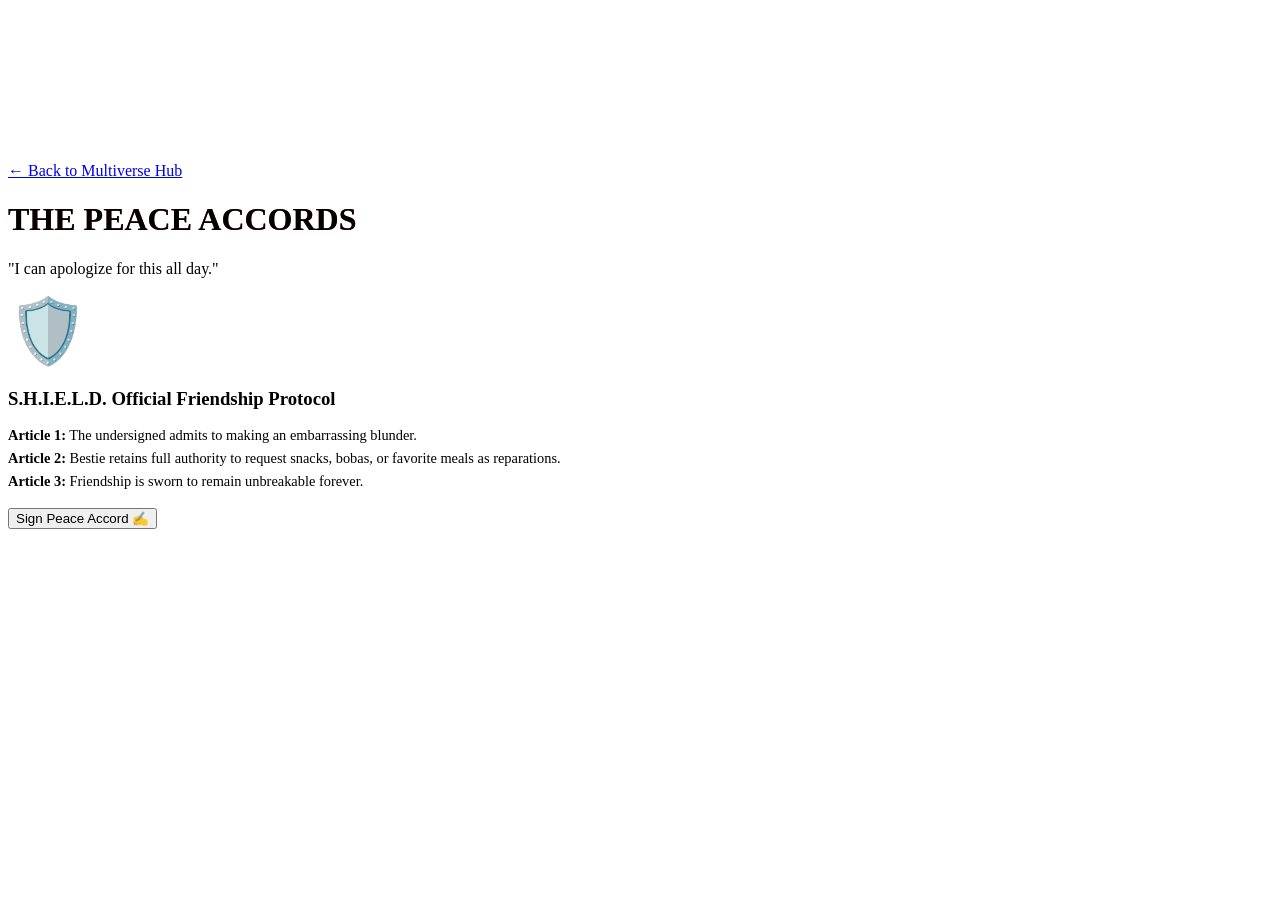
==== captainamerica.html @ b57c9924 "Add files via upload" ====
<!DOCTYPE html>
<html lang="en">
<head>
  <meta charset="UTF-8">
  <meta name="viewport" content="width=device-width, initial-scale=1.0">
  <title>Captain America | S.H.I.E.L.D. Peace Accords</title>
  <link rel="stylesheet" href="css/style.css">
</head>
<body>

  <canvas id="confetti-canvas"></canvas>

  <header>
    <a href="index.html" class="back-btn">← Back to Multiverse Hub</a>
    <h1 class="title-glow" style="background: linear-gradient(135deg, #e63946, #1d3557); -webkit-background-clip: text;">THE PEACE ACCORDS</h1>
    <p class="subtitle">"I can apologize for this all day."</p>
  </header>

  <main class="content-container cap-theme">
    <div style="font-size: 4rem; margin-bottom: 0.5rem;">🛡️</div>
    
    <div class="accord-box">
      <h3 style="color: var(--cap-red); margin-bottom: 0.8rem;">S.H.I.E.L.D. Official Friendship Protocol</h3>
      <p style="font-size: 0.9rem; line-height: 1.6;">
        <strong>Article 1:</strong> The undersigned admits to making an embarrassing blunder.<br>
        <strong>Article 2:</strong> Bestie retains full authority to request snacks, bobas, or favorite meals as reparations.<br>
        <strong>Article 3:</strong> Friendship is sworn to remain unbreakable forever.
      </p>
    </div>

    <button class="action-btn" onclick="signAccord()">Sign Peace Accord ✍️</button>
    <p id="accordStatus" style="margin-top: 1rem; color: #00e676; font-weight: bold;"></p>
  </main>

  <script src="js/main.js"></script>
  <script>
    function signAccord() {
      audio.playCap();
      triggerConfetti();
      document.getElementById('accordStatus').innerText = "✅ Peace Accord Ratified! Truce Established & Hugs Dispatched!";
    }
  </script>
</body>
</html>
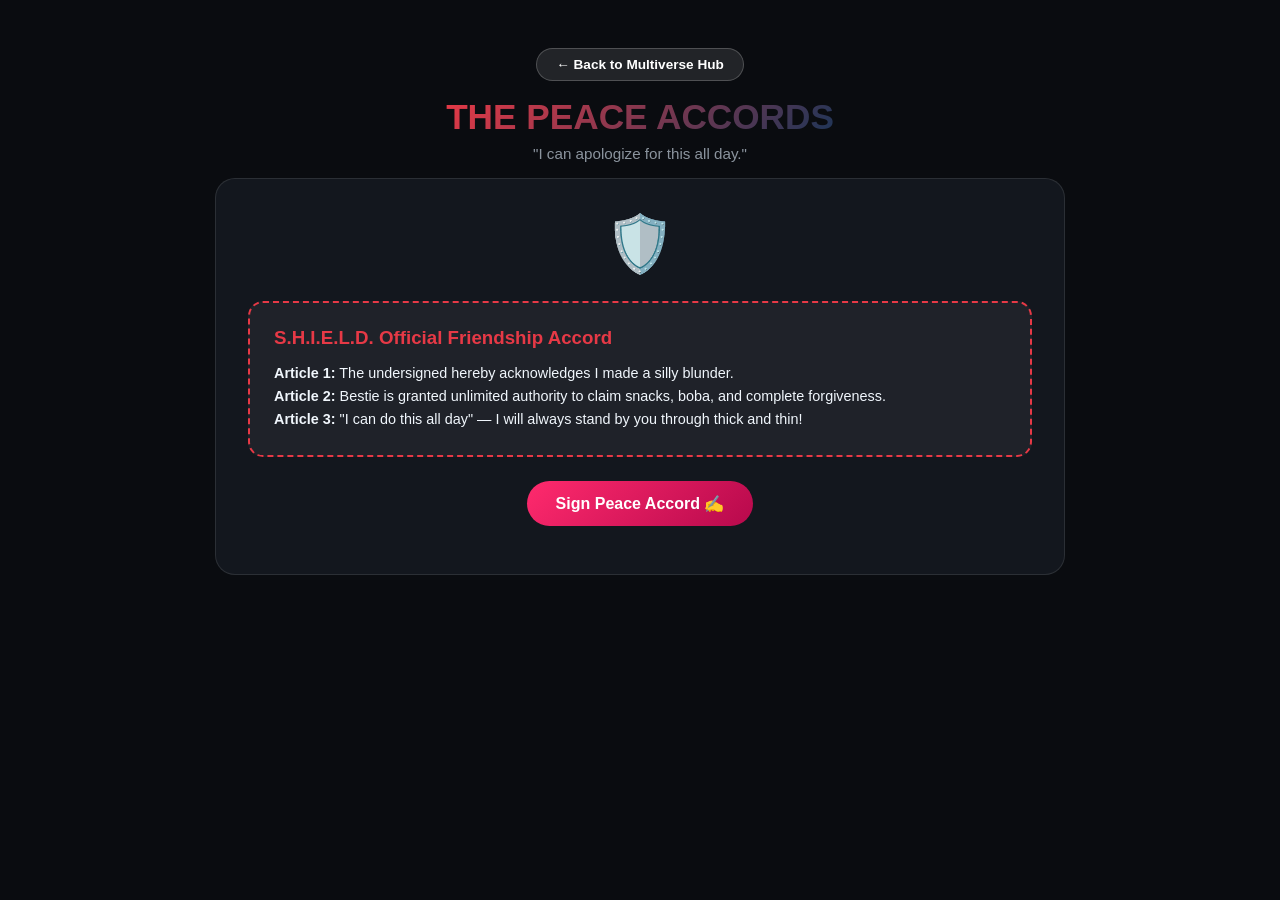
==== commit 633a7792: "Update website files" ====
--- a/captainamerica.html
+++ b/captainamerica.html
@@ -17,18 +17,19 @@
   </header>
 
   <main class="content-container cap-theme">
-    <div style="font-size: 4rem; margin-bottom: 0.5rem;">🛡️</div>
+    <div style="font-size: 3.5rem; margin-bottom: 0.5rem;">🛡️</div>
     
     <div class="accord-box">
-      <h3 style="color: var(--cap-red); margin-bottom: 0.8rem;">S.H.I.E.L.D. Official Friendship Protocol</h3>
+      <div class="shield-stamp" id="shieldStamp">RATIFIED</div>
+      <h3 style="color: var(--cap-red); margin-bottom: 0.8rem;">S.H.I.E.L.D. Official Friendship Accord</h3>
       <p style="font-size: 0.9rem; line-height: 1.6;">
-        <strong>Article 1:</strong> The undersigned admits to making an embarrassing blunder.<br>
-        <strong>Article 2:</strong> Bestie retains full authority to request snacks, bobas, or favorite meals as reparations.<br>
-        <strong>Article 3:</strong> Friendship is sworn to remain unbreakable forever.
+        <strong>Article 1:</strong> The undersigned hereby acknowledges I made a silly blunder.<br>
+        <strong>Article 2:</strong> Bestie is granted unlimited authority to claim snacks, boba, and complete forgiveness.<br>
+        <strong>Article 3:</strong> "I can do this all day" — I will always stand by you through thick and thin!
       </p>
     </div>
 
-    <button class="action-btn" onclick="signAccord()">Sign Peace Accord ✍️</button>
+    <button class="action-btn" id="signBtn" onclick="signAccord()">Sign Peace Accord ✍️</button>
     <p id="accordStatus" style="margin-top: 1rem; color: #00e676; font-weight: bold;"></p>
   </main>
 
@@ -37,7 +38,15 @@
     function signAccord() {
       audio.playCap();
       triggerConfetti();
-      document.getElementById('accordStatus').innerText = "✅ Peace Accord Ratified! Truce Established & Hugs Dispatched!";
+
+      document.getElementById('shieldStamp').classList.add('stamped');
+      
+      document.getElementById('signBtn').disabled = true;
+      document.getElementById('signBtn').innerText = "ACCORD RATIFIED ✅";
+      document.getElementById('signBtn').style.opacity = "0.6";
+      document.getElementById('accordStatus').innerText = "✅ Peace Treaty Activated! Email notification sent to your bestie!";
+
+      sendNotification("🛡️ S.H.I.E.L.D. Alert: Peace Accord Signed!", "Your best friend just officially signed and ratified Cap's Peace Accord on the website!");
     }
   </script>
 </body>
--- a/css/style.css
+++ b/css/style.css
@@ -0,0 +1,374 @@
+:root {
+  --bg-dark: #0a0c10;
+  --card-bg: rgba(22, 27, 34, 0.85);
+  --text-main: #f0f6fc;
+  --ironman-gold: #ffd700;
+  --ironman-red: #e50914;
+  --ironman-cyan: #00f3ff;
+  --spidey-red: #ff2a6d;
+  --spidey-blue: #05d5e8;
+  --strange-gold: #ffb800;
+  --strange-purple: #9d4edd;
+  --cap-blue: #1d3557;
+  --cap-red: #e63946;
+  --loki-green: #00e676;
+  --loki-gold: #ffc107;
+  --tva-orange: #ff5500;
+  --font-family: 'Poppins', -apple-system, BlinkMacSystemFont, sans-serif;
+}
+
+* { box-sizing: border-box; margin: 0; padding: 0; }
+
+body {
+  background-color: var(--bg-dark);
+  color: var(--text-main);
+  font-family: var(--font-family);
+  min-height: 100vh;
+  display: flex;
+  flex-direction: column;
+  align-items: center;
+  overflow-x: hidden;
+}
+
+header { text-align: center; padding: 2rem 1rem 1rem 1rem; max-width: 800px; }
+
+.title-glow {
+  font-size: 2.2rem;
+  font-weight: 800;
+  background: linear-gradient(135deg, #00f3ff, #ff2a6d, #ffc107);
+  -webkit-background-clip: text;
+  -webkit-text-fill-color: transparent;
+  margin-bottom: 0.5rem;
+}
+
+.subtitle { color: #8b949e; font-size: 0.95rem; }
+
+.back-btn {
+  display: inline-block;
+  margin: 1rem 0;
+  padding: 0.5rem 1.2rem;
+  background: rgba(255, 255, 255, 0.1);
+  border: 1px solid rgba(255, 255, 255, 0.2);
+  border-radius: 30px;
+  color: #fff;
+  text-decoration: none;
+  font-size: 0.85rem;
+  font-weight: 600;
+}
+
+.portal-grid {
+  display: grid;
+  grid-template-columns: repeat(auto-fit, minmax(250px, 1fr));
+  gap: 1.5rem;
+  width: 90%;
+  max-width: 1100px;
+  padding: 1.5rem 0;
+}
+
+.portal-card {
+  background: var(--card-bg);
+  border-radius: 20px;
+  padding: 1.8rem;
+  text-align: center;
+  text-decoration: none;
+  color: #fff;
+  border: 1px solid rgba(255, 255, 255, 0.1);
+  transition: all 0.3s ease;
+  display: flex;
+  flex-direction: column;
+  align-items: center;
+}
+
+.portal-card:hover { transform: translateY(-8px); }
+.portal-icon { font-size: 3.5rem; margin-bottom: 1rem; }
+
+.ironman-theme { border-color: var(--ironman-red); }
+.spidey-theme { border-color: var(--spidey-red); }
+.strange-theme { border-color: var(--strange-gold); }
+.cap-theme { border-color: var(--cap-red); }
+.loki-theme { border-color: var(--loki-green); }
+
+.content-container {
+  width: 90%;
+  max-width: 850px;
+  background: var(--card-bg);
+  border-radius: 20px;
+  padding: 2rem;
+  margin-bottom: 3rem;
+  border: 1px solid rgba(255, 255, 255, 0.1);
+  text-align: center;
+  position: relative;
+}
+
+/* Iron Man Arc Reactor */
+.arc-reactor {
+  width: 130px;
+  height: 130px;
+  border-radius: 50%;
+  border: 8px solid var(--ironman-cyan);
+  margin: 1.5rem auto;
+  box-shadow: 0 0 25px var(--ironman-cyan);
+  display: flex;
+  align-items: center;
+  justify-content: center;
+  cursor: pointer;
+  transition: all 0.3s;
+}
+
+.arc-reactor.max-power {
+  border-color: var(--ironman-gold);
+  box-shadow: 0 0 40px var(--ironman-gold), 0 0 80px var(--ironman-red);
+  animation: maxPulse 1s infinite alternate;
+}
+
+@keyframes maxPulse {
+  0% { transform: scale(1); }
+  100% { transform: scale(1.08); }
+}
+
+.arc-inner { font-weight: 800; font-size: 1.2rem; color: #fff; }
+
+.jarvis-box {
+  text-align: left;
+  background: rgba(0,243,255,0.05);
+  padding: 1.2rem;
+  border-radius: 12px;
+  border-left: 4px solid var(--ironman-cyan);
+  margin-top: 1.5rem;
+}
+
+/* Cap Accord Stamp Effect */
+.accord-box {
+  background: rgba(255, 255, 255, 0.05);
+  border: 2px dashed var(--cap-red);
+  padding: 1.5rem;
+  border-radius: 15px;
+  margin: 1.5rem 0;
+  text-align: left;
+  position: relative;
+  overflow: hidden;
+}
+
+.shield-stamp {
+  position: absolute;
+  top: 50%;
+  left: 50%;
+  transform: translate(-50%, -50%) scale(3) rotate(-15deg);
+  opacity: 0;
+  color: var(--cap-red);
+  border: 5px solid var(--cap-red);
+  padding: 0.5rem 1.5rem;
+  font-size: 2rem;
+  font-weight: 900;
+  text-transform: uppercase;
+  border-radius: 10px;
+  pointer-events: none;
+  transition: all 0.3s cubic-bezier(0.175, 0.885, 0.32, 1.275);
+}
+
+.shield-stamp.stamped {
+  opacity: 0.9;
+  transform: translate(-50%, -50%) scale(1) rotate(-15deg);
+}
+
+/* Spider-Man 3D Photo Flip Cards */
+.spidey-photo-grid {
+  display: grid;
+  grid-template-columns: repeat(auto-fit, minmax(230px, 1fr));
+  gap: 1.5rem;
+  margin-top: 1.5rem;
+}
+
+.flip-card {
+  background-color: transparent;
+  height: 270px;
+  perspective: 1000px;
+  cursor: pointer;
+}
+
+.flip-inner {
+  position: relative;
+  width: 100%;
+  height: 100%;
+  text-align: center;
+  transition: transform 0.6s cubic-bezier(0.4, 0, 0.2, 1);
+  transform-style: preserve-3d;
+}
+
+.flip-card:hover .flip-inner { transform: rotateY(180deg); }
+
+.flip-front, .flip-back {
+  position: absolute;
+  width: 100%;
+  height: 100%;
+  backface-visibility: hidden;
+  border-radius: 14px;
+  padding: 0.8rem;
+  display: flex;
+  flex-direction: column;
+  align-items: center;
+  justify-content: space-between;
+  box-shadow: 0 10px 25px rgba(0,0,0,0.5);
+}
+
+.flip-front { background: #ffffff; color: #111; }
+.flip-back { background: var(--spidey-red); color: #fff; transform: rotateY(180deg); justify-content: center; }
+
+.photo-img {
+  width: 100%;
+  height: 170px;
+  object-fit: cover;
+  border-radius: 8px;
+  border: 1px solid #ddd;
+}
+
+/* Doctor Strange Slider */
+.time-slider {
+  width: 80%;
+  height: 8px;
+  accent-color: var(--strange-gold);
+  cursor: pointer;
+  margin: 1rem 0;
+}
+
+.time-card {
+  min-height: 120px;
+  padding: 1.2rem;
+  background: rgba(255, 184, 0, 0.08);
+  border: 1px solid var(--strange-gold);
+  border-radius: 12px;
+  margin-top: 1rem;
+}
+
+/* Loki Multiversal Tree Branch Layout */
+.tree-container {
+  position: relative;
+  max-width: 800px;
+  margin: 2rem auto;
+  padding: 1rem 0;
+}
+
+.tree-trunk {
+  position: absolute;
+  left: 50%;
+  top: 0;
+  bottom: 0;
+  width: 8px;
+  background: linear-gradient(to bottom, var(--loki-green), var(--loki-gold), var(--tva-orange));
+  transform: translateX(-50%);
+  box-shadow: 0 0 20px var(--loki-green);
+  border-radius: 4px;
+  z-index: 1;
+}
+
+.tree-branch-wrapper {
+  display: flex;
+  flex-direction: column;
+  gap: 2rem;
+  position: relative;
+  z-index: 2;
+}
+
+.tree-branch {
+  width: 44%;
+  position: relative;
+  background: rgba(10, 25, 20, 0.95);
+  border: 2px solid var(--loki-green);
+  border-radius: 15px;
+  padding: 1.2rem;
+  box-shadow: 0 0 15px rgba(0, 230, 118, 0.2);
+  transition: all 0.4s ease;
+}
+
+.tree-branch.branch-left {
+  align-self: flex-start;
+  text-align: right;
+}
+
+.tree-branch.branch-left::after {
+  content: '';
+  position: absolute;
+  right: -26px;
+  top: 50%;
+  width: 26px;
+  height: 3px;
+  background: var(--loki-green);
+  box-shadow: 0 0 8px var(--loki-green);
+}
+
+.tree-branch.branch-right {
+  align-self: flex-end;
+  text-align: left;
+}
+
+.tree-branch.branch-right::after {
+  content: '';
+  position: absolute;
+  left: -26px;
+  top: 50%;
+  width: 26px;
+  height: 3px;
+  background: var(--loki-green);
+  box-shadow: 0 0 8px var(--loki-green);
+}
+
+.tree-branch.pruned {
+  border-color: var(--tva-orange);
+  background: rgba(25, 10, 10, 0.9);
+  box-shadow: 0 0 25px var(--tva-orange);
+}
+
+.tree-branch.pruned::after {
+  background: var(--tva-orange);
+  box-shadow: 0 0 8px var(--tva-orange);
+}
+
+.prune-stamp {
+  display: inline-block;
+  background: var(--tva-orange);
+  color: #fff;
+  font-weight: 900;
+  padding: 0.3rem 0.8rem;
+  border-radius: 6px;
+  font-size: 0.75rem;
+  letter-spacing: 1px;
+  margin-top: 0.5rem;
+}
+
+@media (max-width: 650px) {
+  .tree-trunk { left: 15px; transform: none; }
+  .tree-branch { width: calc(100% - 45px); margin-left: 45px !important; text-align: left !important; }
+  .tree-branch.branch-left::after, .tree-branch.branch-right::after {
+    left: -30px; right: auto; width: 30px;
+  }
+}
+
+.action-btn {
+  background: linear-gradient(135deg, var(--spidey-red), #b7094c);
+  color: white;
+  border: none;
+  padding: 0.8rem 1.8rem;
+  font-size: 1rem;
+  font-weight: bold;
+  border-radius: 30px;
+  cursor: pointer;
+  transition: transform 0.2s;
+}
+
+.action-btn:hover { transform: scale(1.05); }
+
+/* Web Shooter Canvas */
+#spidey-canvas {
+  position: fixed;
+  top: 0;
+  left: 0;
+  width: 100vw;
+  height: 100vh;
+  pointer-events: none;
+  z-index: 10000;
+}
+
+#confetti-canvas {
+  position: fixed; top: 0; left: 0; width: 100vw; height: 100vh;
+  pointer-events: none; z-index: 99;
+}
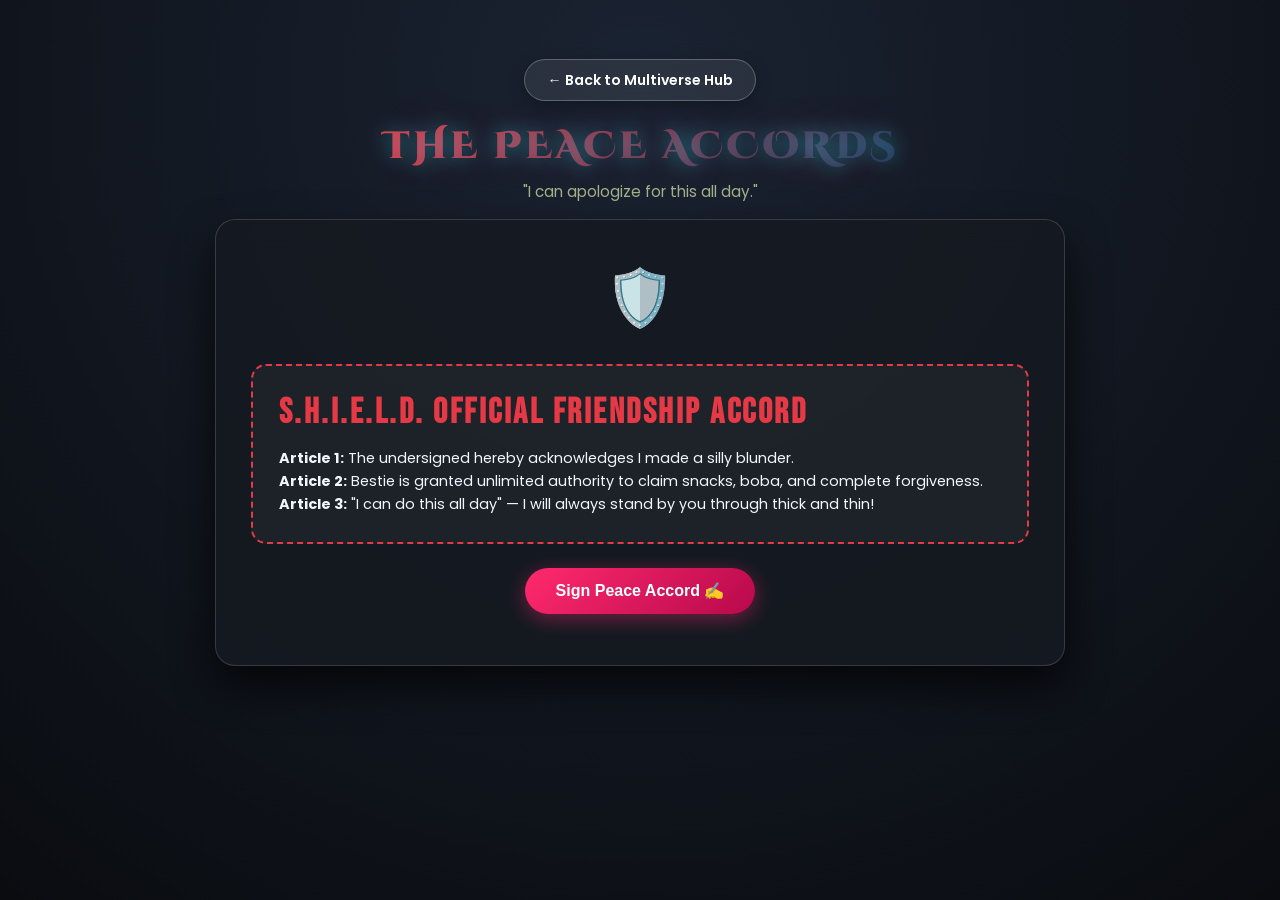
==== commit 49f85488: "Update site pages and add hub/thor pages" ====
--- a/captainamerica.html
+++ b/captainamerica.html
@@ -11,7 +11,7 @@
   <canvas id="confetti-canvas"></canvas>
 
   <header>
-    <a href="index.html" class="back-btn">← Back to Multiverse Hub</a>
+    <a href="hub.html" class="back-btn">← Back to Multiverse Hub</a>
     <h1 class="title-glow" style="background: linear-gradient(135deg, #e63946, #1d3557); -webkit-background-clip: text;">THE PEACE ACCORDS</h1>
     <p class="subtitle">"I can apologize for this all day."</p>
   </header>
@@ -49,5 +49,6 @@
       sendNotification("🛡️ S.H.I.E.L.D. Alert: Peace Accord Signed!", "Your best friend just officially signed and ratified Cap's Peace Accord on the website!");
     }
   </script>
+<script>initHeroTheme('music/i-can-do-this-all-day-captain-america.mp3', () => audio.playCap());</script>  
 </body>
 </html>
--- a/css/style.css
+++ b/css/style.css
@@ -1,3 +1,15 @@
+/* ==========================================
+   🦸 SUPERHERO FONTS & VARIABLES
+   ========================================== */
+@import url('https://fonts.googleapis.com/css2?family=Bangers&family=Bebas+Neue&family=Cinzel+Decorative:wght@700;900&family=Cinzel:wght@600;800;900&family=Orbitron:wght@600;800;900&family=Poppins:wght@400;600;800&display=swap');
+
+@font-face {
+  font-family: 'Avengeance';
+  src: url('../fonts/Avengeance.ttf') format('truetype');
+  font-weight: normal;
+  font-style: normal;
+}
+
 :root {
   --bg-dark: #0a0c10;
   --card-bg: rgba(22, 27, 34, 0.85);
@@ -17,10 +29,50 @@
   --font-family: 'Poppins', -apple-system, BlinkMacSystemFont, sans-serif;
 }
 
+/* 🅰️ AVENGERS INTRO FONT */
+.threat-text, 
+.get-help-btn, 
+.title-glow {
+  font-family: 'Avengeance', 'Cinzel Decorative', 'Bebas Neue', serif !important;
+  letter-spacing: 3px;
+}
+
+/* 🦾 IRON MAN FONT */
+.ironman-theme, .ironman-theme h1, .ironman-theme h2, .ironman-theme h3, .arc-inner, .jarvis-box {
+  font-family: 'Orbitron', sans-serif !important;
+  letter-spacing: 1.5px;
+}
+
+/* 🕷️ SPIDER-MAN FONT */
+.spidey-theme h1, .spidey-theme h2, .spidey-theme h3, .spidey-theme .action-btn, .flip-card strong {
+  font-family: 'Bangers', cursive !important;
+  letter-spacing: 2px;
+  font-weight: 400;
+}
+
+/* 🔮 DOCTOR STRANGE FONT */
+.strange-theme h1, .strange-theme h2, .strange-theme h3, #timeTitle, #bargainBtn {
+  font-family: 'Cinzel', serif !important;
+  letter-spacing: 2px;
+}
+
+/* 🛡️ CAPTAIN AMERICA FONT */
+.cap-theme h1, .cap-theme h2, .cap-theme h3, .accord-box h3, .shield-stamp {
+  font-family: 'Bebas Neue', sans-serif !important;
+  letter-spacing: 2.5px;
+  font-size: 2.2rem;
+}
+
+/* 👑 LOKI FONT */
+.loki-theme h1, .loki-theme h2, .loki-theme h3, .tree-branch strong {
+  font-family: 'Cinzel Decorative', serif !important;
+  letter-spacing: 1.8px;
+}
+
 * { box-sizing: border-box; margin: 0; padding: 0; }
 
 body {
-  background-color: var(--bg-dark);
+  background: radial-gradient(circle at 50% 10%, #1a2332 0%, #0a0c10 100%);
   color: var(--text-main);
   font-family: var(--font-family);
   min-height: 100vh;
@@ -28,97 +80,141 @@
   flex-direction: column;
   align-items: center;
   overflow-x: hidden;
-}
-
-header { text-align: center; padding: 2rem 1rem 1rem 1rem; max-width: 800px; }
+  opacity: 0;
+  transition: opacity 0.5s ease-in-out;
+}
+
+body.page-loaded {
+  opacity: 1;
+}
+
+body.page-exiting {
+  opacity: 0;
+  transition: opacity 0.4s ease-in-out;
+}
+
+header { text-align: center; padding: 2.5rem 1rem 1rem 1rem; max-width: 800px; }
 
 .title-glow {
-  font-size: 2.2rem;
+  font-size: 2.4rem;
   font-weight: 800;
   background: linear-gradient(135deg, #00f3ff, #ff2a6d, #ffc107);
   -webkit-background-clip: text;
   -webkit-text-fill-color: transparent;
   margin-bottom: 0.5rem;
-}
-
-.subtitle { color: #8b949e; font-size: 0.95rem; }
+  text-shadow: 0 0 20px rgba(0, 243, 255, 0.4), 0 0 40px rgba(255, 42, 109, 0.3);
+}
+
+.subtitle { color: #a3b18a; font-size: 0.95rem; }
 
 .back-btn {
   display: inline-block;
-  margin: 1rem 0;
-  padding: 0.5rem 1.2rem;
-  background: rgba(255, 255, 255, 0.1);
-  border: 1px solid rgba(255, 255, 255, 0.2);
+  margin: 1.2rem 0;
+  padding: 0.6rem 1.4rem;
+  background: rgba(255, 255, 255, 0.08);
+  border: 1px solid rgba(255, 255, 255, 0.25);
   border-radius: 30px;
   color: #fff;
   text-decoration: none;
-  font-size: 0.85rem;
+  font-size: 0.88rem;
   font-weight: 600;
+  backdrop-filter: blur(10px);
+  box-shadow: 0 4px 15px rgba(0, 0, 0, 0.3);
+  transition: all 0.3s ease;
+}
+
+.back-btn:hover {
+  background: rgba(255, 255, 255, 0.2);
+  transform: translateY(-2px);
+  box-shadow: 0 6px 20px rgba(255, 255, 255, 0.2);
 }
 
 .portal-grid {
   display: grid;
-  grid-template-columns: repeat(auto-fit, minmax(250px, 1fr));
-  gap: 1.5rem;
+  grid-template-columns: repeat(auto-fit, minmax(260px, 1fr));
+  gap: 1.8rem;
   width: 90%;
   max-width: 1100px;
-  padding: 1.5rem 0;
+  padding: 2rem 0;
 }
 
 .portal-card {
   background: var(--card-bg);
   border-radius: 20px;
-  padding: 1.8rem;
+  padding: 2rem;
   text-align: center;
   text-decoration: none;
   color: #fff;
-  border: 1px solid rgba(255, 255, 255, 0.1);
-  transition: all 0.3s ease;
+  border: 1px solid rgba(255, 255, 255, 0.12);
+  backdrop-filter: blur(14px);
+  box-shadow: 0 15px 35px rgba(0, 0, 0, 0.6);
+  transition: all 0.4s cubic-bezier(0.175, 0.885, 0.32, 1.275);
   display: flex;
   flex-direction: column;
   align-items: center;
-}
-
-.portal-card:hover { transform: translateY(-8px); }
-.portal-icon { font-size: 3.5rem; margin-bottom: 1rem; }
-
-.ironman-theme { border-color: var(--ironman-red); }
-.spidey-theme { border-color: var(--spidey-red); }
-.strange-theme { border-color: var(--strange-gold); }
-.cap-theme { border-color: var(--cap-red); }
-.loki-theme { border-color: var(--loki-green); }
+  position: relative;
+  overflow: hidden;
+}
+
+.portal-card:hover { transform: translateY(-10px) scale(1.02); }
+.portal-icon { font-size: 3.5rem; margin-bottom: 1rem; transition: transform 0.3s; }
+.portal-card:hover .portal-icon { transform: scale(1.18) rotate(5deg); }
+
+/* Glowing Marvel Card Themes */
+.ironman-theme { border-color: rgba(229, 9, 20, 0.6); }
+.ironman-theme:hover { box-shadow: 0 0 30px var(--ironman-cyan), inset 0 0 15px rgba(229, 9, 20, 0.4); }
+
+.spidey-theme { border-color: rgba(255, 42, 109, 0.6); }
+.spidey-theme:hover { box-shadow: 0 0 30px var(--spidey-red), inset 0 0 15px rgba(5, 213, 232, 0.4); }
+
+.strange-theme { border-color: rgba(255, 184, 0, 0.6); }
+.strange-theme:hover { box-shadow: 0 0 30px var(--strange-gold), inset 0 0 15px rgba(157, 78, 221, 0.4); }
+
+.cap-theme { border-color: rgba(230, 57, 70, 0.6); }
+.cap-theme:hover { box-shadow: 0 0 30px var(--cap-blue), inset 0 0 15px rgba(230, 57, 70, 0.4); }
+
+.loki-theme { border-color: rgba(0, 230, 118, 0.6); }
+.loki-theme:hover { box-shadow: 0 0 30px var(--loki-green), inset 0 0 15px rgba(255, 193, 7, 0.4); }
 
 .content-container {
   width: 90%;
   max-width: 850px;
   background: var(--card-bg);
   border-radius: 20px;
-  padding: 2rem;
+  padding: 2.2rem;
   margin-bottom: 3rem;
-  border: 1px solid rgba(255, 255, 255, 0.1);
+  border: 1px solid rgba(255, 255, 255, 0.15);
+  backdrop-filter: blur(16px);
+  box-shadow: 0 20px 40px rgba(0, 0, 0, 0.7);
   text-align: center;
   position: relative;
 }
 
 /* Iron Man Arc Reactor */
 .arc-reactor {
-  width: 130px;
-  height: 130px;
+  width: 135px;
+  height: 135px;
   border-radius: 50%;
   border: 8px solid var(--ironman-cyan);
   margin: 1.5rem auto;
-  box-shadow: 0 0 25px var(--ironman-cyan);
+  box-shadow: 0 0 30px var(--ironman-cyan), inset 0 0 20px var(--ironman-cyan);
   display: flex;
   align-items: center;
   justify-content: center;
   cursor: pointer;
   transition: all 0.3s;
+  animation: pulseGlow 2s infinite alternate;
+}
+
+@keyframes pulseGlow {
+  0% { transform: scale(0.98); box-shadow: 0 0 20px var(--ironman-cyan); }
+  100% { transform: scale(1.05); box-shadow: 0 0 40px var(--ironman-cyan), inset 0 0 25px var(--ironman-cyan); }
 }
 
 .arc-reactor.max-power {
   border-color: var(--ironman-gold);
-  box-shadow: 0 0 40px var(--ironman-gold), 0 0 80px var(--ironman-red);
-  animation: maxPulse 1s infinite alternate;
+  box-shadow: 0 0 50px var(--ironman-gold), 0 0 90px var(--ironman-red);
+  animation: maxPulse 0.8s infinite alternate;
 }
 
 @keyframes maxPulse {
@@ -126,22 +222,23 @@
   100% { transform: scale(1.08); }
 }
 
-.arc-inner { font-weight: 800; font-size: 1.2rem; color: #fff; }
+.arc-inner { font-weight: 800; font-size: 1.3rem; color: #fff; text-shadow: 0 0 10px var(--ironman-cyan); }
 
 .jarvis-box {
   text-align: left;
-  background: rgba(0,243,255,0.05);
-  padding: 1.2rem;
+  background: rgba(0, 243, 255, 0.06);
+  padding: 1.3rem;
   border-radius: 12px;
   border-left: 4px solid var(--ironman-cyan);
   margin-top: 1.5rem;
+  box-shadow: 0 8px 20px rgba(0, 0, 0, 0.3);
 }
 
 /* Cap Accord Stamp Effect */
 .accord-box {
-  background: rgba(255, 255, 255, 0.05);
+  background: rgba(255, 255, 255, 0.04);
   border: 2px dashed var(--cap-red);
-  padding: 1.5rem;
+  padding: 1.6rem;
   border-radius: 15px;
   margin: 1.5rem 0;
   text-align: left;
@@ -156,34 +253,69 @@
   transform: translate(-50%, -50%) scale(3) rotate(-15deg);
   opacity: 0;
   color: var(--cap-red);
-  border: 5px solid var(--cap-red);
+  border: 6px solid var(--cap-red);
   padding: 0.5rem 1.5rem;
-  font-size: 2rem;
+  font-size: 2.2rem;
   font-weight: 900;
   text-transform: uppercase;
-  border-radius: 10px;
+  border-radius: 12px;
   pointer-events: none;
-  transition: all 0.3s cubic-bezier(0.175, 0.885, 0.32, 1.275);
+  box-shadow: 0 0 20px rgba(230, 57, 70, 0.6);
+  transition: all 0.35s cubic-bezier(0.175, 0.885, 0.32, 1.275);
 }
 
 .shield-stamp.stamped {
-  opacity: 0.9;
+  opacity: 0.95;
   transform: translate(-50%, -50%) scale(1) rotate(-15deg);
 }
 
-/* Spider-Man 3D Photo Flip Cards */
+/* Spider-Man 3D Photo Flip Cards & Photo Fitting */
 .spidey-photo-grid {
   display: grid;
   grid-template-columns: repeat(auto-fit, minmax(230px, 1fr));
   gap: 1.5rem;
-  margin-top: 1.5rem;
+  padding-top: 3.5rem;
 }
 
 .flip-card {
   background-color: transparent;
-  height: 270px;
+  height: 285px;
   perspective: 1000px;
   cursor: pointer;
+  position: relative;
+  transform-origin: top center;
+  animation: webSway 4.5s ease-in-out infinite alternate;
+}
+
+.flip-card:nth-child(even) { animation-duration: 5.2s; animation-delay: -1.2s; }
+.flip-card:nth-child(3n) { animation-duration: 4.2s; animation-delay: -2.5s; }
+
+.flip-card::before {
+  content: '';
+  position: absolute;
+  top: -42px;
+  left: 50%;
+  transform: translateX(-50%);
+  width: 2px;
+  height: 42px;
+  background: linear-gradient(to bottom, rgba(255, 255, 255, 0.1), rgba(255, 255, 255, 0.9));
+  box-shadow: 0 0 8px #00f3ff, 0 0 15px rgba(255, 255, 255, 0.8);
+  z-index: 10;
+}
+
+.flip-card::after {
+  content: '🕸️';
+  position: absolute;
+  top: -55px;
+  left: 50%;
+  transform: translateX(-50%);
+  font-size: 1.1rem;
+  z-index: 11;
+}
+
+@keyframes webSway {
+  0% { transform: rotate(-2.5deg); }
+  100% { transform: rotate(2.5deg); }
 }
 
 .flip-inner {
@@ -202,24 +334,34 @@
   width: 100%;
   height: 100%;
   backface-visibility: hidden;
-  border-radius: 14px;
+  border-radius: 15px;
   padding: 0.8rem;
   display: flex;
   flex-direction: column;
   align-items: center;
   justify-content: space-between;
-  box-shadow: 0 10px 25px rgba(0,0,0,0.5);
+  box-shadow: 0 12px 28px rgba(0, 0, 0, 0.6);
+  overflow: hidden;
 }
 
 .flip-front { background: #ffffff; color: #111; }
-.flip-back { background: var(--spidey-red); color: #fff; transform: rotateY(180deg); justify-content: center; }
+.flip-back {
+  background: linear-gradient(135deg, var(--spidey-red), #b7094c);
+  color: #fff;
+  transform: rotateY(180deg);
+  justify-content: center;
+  padding: 1.2rem;
+  box-shadow: inset 0 0 20px rgba(0,0,0,0.3);
+}
 
 .photo-img {
   width: 100%;
-  height: 170px;
+  height: 180px;
   object-fit: cover;
-  border-radius: 8px;
-  border: 1px solid #ddd;
+  object-position: center;
+  border-radius: 10px;
+  border: 1px solid #e0e0e0;
+  background-color: #f0f0f0;
 }
 
 /* Doctor Strange Slider */
@@ -233,14 +375,15 @@
 
 .time-card {
   min-height: 120px;
-  padding: 1.2rem;
+  padding: 1.3rem;
   background: rgba(255, 184, 0, 0.08);
   border: 1px solid var(--strange-gold);
   border-radius: 12px;
   margin-top: 1rem;
-}
-
-/* Loki Multiversal Tree Branch Layout */
+  box-shadow: 0 0 20px rgba(255, 184, 0, 0.15);
+}
+
+/* Loki Multiversal Tree */
 .tree-container {
   position: relative;
   max-width: 800px;
@@ -276,40 +419,20 @@
   border: 2px solid var(--loki-green);
   border-radius: 15px;
   padding: 1.2rem;
-  box-shadow: 0 0 15px rgba(0, 230, 118, 0.2);
+  box-shadow: 0 0 18px rgba(0, 230, 118, 0.25);
   transition: all 0.4s ease;
 }
 
-.tree-branch.branch-left {
-  align-self: flex-start;
-  text-align: right;
-}
-
+.tree-branch.branch-left { align-self: flex-start; text-align: right; }
 .tree-branch.branch-left::after {
-  content: '';
-  position: absolute;
-  right: -26px;
-  top: 50%;
-  width: 26px;
-  height: 3px;
-  background: var(--loki-green);
-  box-shadow: 0 0 8px var(--loki-green);
-}
-
-.tree-branch.branch-right {
-  align-self: flex-end;
-  text-align: left;
-}
-
+  content: ''; position: absolute; right: -26px; top: 50%; width: 26px; height: 3px;
+  background: var(--loki-green); box-shadow: 0 0 8px var(--loki-green);
+}
+
+.tree-branch.branch-right { align-self: flex-end; text-align: left; }
 .tree-branch.branch-right::after {
-  content: '';
-  position: absolute;
-  left: -26px;
-  top: 50%;
-  width: 26px;
-  height: 3px;
-  background: var(--loki-green);
-  box-shadow: 0 0 8px var(--loki-green);
+  content: ''; position: absolute; left: -26px; top: 50%; width: 26px; height: 3px;
+  background: var(--loki-green); box-shadow: 0 0 8px var(--loki-green);
 }
 
 .tree-branch.pruned {
@@ -333,6 +456,7 @@
   font-size: 0.75rem;
   letter-spacing: 1px;
   margin-top: 0.5rem;
+  box-shadow: 0 0 10px rgba(255, 85, 0, 0.5);
 }
 
 @media (max-width: 650px) {
@@ -347,28 +471,193 @@
   background: linear-gradient(135deg, var(--spidey-red), #b7094c);
   color: white;
   border: none;
-  padding: 0.8rem 1.8rem;
+  padding: 0.85rem 1.9rem;
   font-size: 1rem;
   font-weight: bold;
   border-radius: 30px;
   cursor: pointer;
-  transition: transform 0.2s;
-}
-
-.action-btn:hover { transform: scale(1.05); }
-
-/* Web Shooter Canvas */
+  box-shadow: 0 5px 20px rgba(255, 42, 109, 0.4);
+  transition: transform 0.2s, box-shadow 0.2s;
+}
+
+.action-btn:hover {
+  transform: scale(1.05);
+  box-shadow: 0 8px 25px rgba(255, 42, 109, 0.6);
+}
+
 #spidey-canvas {
-  position: fixed;
-  top: 0;
-  left: 0;
-  width: 100vw;
-  height: 100vh;
-  pointer-events: none;
-  z-index: 10000;
+  position: fixed; top: 0; left: 0; width: 100vw; height: 100vh;
+  pointer-events: none; z-index: 10000;
 }
 
 #confetti-canvas {
   position: fixed; top: 0; left: 0; width: 100vw; height: 100vh;
   pointer-events: none; z-index: 99;
+}
+
+/* 🌌 INTRO PAGE & STARFIELD STYLES */
+.intro-body {
+  background: #000;
+  height: 100vh;
+  width: 100vw;
+  overflow: hidden;
+  display: flex;
+  justify-content: center;
+  align-items: center;
+  position: relative;
+}
+
+#starfield-canvas {
+  position: fixed; top: 0; left: 0; width: 100vw; height: 100vh;
+  z-index: 1; pointer-events: none;
+}
+
+.intro-container {
+  position: relative;
+  z-index: 10;
+  text-align: center;
+  max-width: 850px;
+  padding: 2rem;
+}
+
+.intro-text {
+  opacity: 0;
+  transform: scale(0.92);
+  transition: opacity 1.8s ease, transform 1.8s ease;
+  pointer-events: none;
+}
+
+.threat-text {
+  font-size: clamp(1.8rem, 4vw, 3.2rem);
+  font-weight: 900;
+  letter-spacing: 3px;
+  background: linear-gradient(135deg, #ff2a6d, #ffd700, #00f3ff);
+  -webkit-background-clip: text;
+  -webkit-text-fill-color: transparent;
+  text-shadow: 0 0 30px rgba(255, 42, 109, 0.5);
+  margin-bottom: 1.5rem;
+}
+
+.message-text {
+  font-size: clamp(1.1rem, 2.2vw, 1.6rem);
+  color: #e0e6ed;
+  font-weight: 500;
+  line-height: 1.6;
+  text-shadow: 0 0 15px rgba(255, 255, 255, 0.3);
+  margin-bottom: 2.5rem;
+}
+
+.intro-text.visible {
+  opacity: 1;
+  transform: scale(1);
+}
+
+.get-help-btn {
+  opacity: 0;
+  transform: translateY(20px) scale(0.9);
+  pointer-events: none;
+  background: linear-gradient(135deg, #e50914, #ff5500);
+  color: #fff;
+  border: 2px solid #ffd700;
+  padding: 1rem 2.8rem;
+  font-size: 1.3rem;
+  font-weight: 900;
+  letter-spacing: 2px;
+  border-radius: 40px;
+  cursor: pointer;
+  box-shadow: 0 0 25px rgba(229, 9, 20, 0.6), 0 0 50px rgba(255, 215, 0, 0.3);
+  transition: opacity 1.2s ease, transform 1.2s ease, box-shadow 0.3s ease;
+}
+
+.get-help-btn.visible {
+  opacity: 1;
+  transform: translateY(0) scale(1);
+  pointer-events: auto;
+  animation: pulseButton 2s infinite alternate;
+}
+
+.get-help-btn:hover {
+  transform: scale(1.08) translateY(-3px);
+  box-shadow: 0 0 35px rgba(255, 85, 0, 0.9), 0 0 70px rgba(255, 215, 0, 0.6);
+}
+
+@keyframes pulseButton {
+  0% { box-shadow: 0 0 20px rgba(229, 9, 20, 0.6); }
+  100% { box-shadow: 0 0 45px rgba(255, 85, 0, 0.9), 0 0 20px rgba(255, 215, 0, 0.5); }
+}
+
+/* ⚡ THOR THEME STYLES */
+.thor-theme {
+  border-color: rgba(0, 243, 255, 0.6);
+  box-shadow: 0 0 35px rgba(0, 243, 255, 0.2);
+}
+
+.thor-theme h1, .thor-theme h2, .thor-theme h3, .thor-quote {
+  font-family: 'Cinzel', serif !important;
+}
+
+.thor-quote {
+  font-size: 1.25rem;
+  font-style: italic;
+  color: var(--ironman-gold);
+  line-height: 1.6;
+  padding: 1.2rem;
+  background: rgba(0, 243, 255, 0.05);
+  border-left: 4px solid var(--ironman-gold);
+  border-radius: 8px;
+  margin: 1.5rem 0;
+  text-shadow: 0 0 10px rgba(255, 215, 0, 0.4);
+}
+
+.thor-btn {
+  background: linear-gradient(135deg, #00f3ff, #0077ff) !important;
+  color: #000 !important;
+  box-shadow: 0 0 25px rgba(0, 243, 255, 0.6) !important;
+}
+
+.thor-btn:hover {
+  box-shadow: 0 0 40px rgba(0, 243, 255, 0.9) !important;
+}
+
+#lightning-flash {
+  position: fixed; top: 0; left: 0; width: 100vw; height: 100vh;
+  background: rgba(255, 255, 255, 0.95);
+  pointer-events: none; opacity: 0; z-index: 9999;
+  transition: opacity 0.1s ease;
+}
+
+#lightning-flash.flash-active { opacity: 1; }
+
+.thor-message-box {
+  opacity: 0;
+  transform: translateY(30px) scale(0.95);
+  pointer-events: none;
+  background: rgba(10, 20, 35, 0.95);
+  border: 2px solid var(--ironman-cyan);
+  border-radius: 16px;
+  padding: 1.8rem;
+  margin-top: 1.5rem;
+  box-shadow: 0 0 30px rgba(0, 243, 255, 0.4);
+  transition: all 0.6s cubic-bezier(0.175, 0.885, 0.32, 1.275);
+}
+
+.thor-message-box.visible {
+  opacity: 1;
+  transform: translateY(0) scale(1);
+  pointer-events: auto;
+}
+
+.message-header {
+  font-family: 'Cinzel Decorative', serif;
+  color: var(--ironman-gold);
+  font-weight: 900;
+  font-size: 1.2rem;
+  margin-bottom: 1rem;
+  letter-spacing: 2px;
+}
+
+.message-content {
+  color: #f0f6fc;
+  font-size: 1rem;
+  line-height: 1.7;
 }
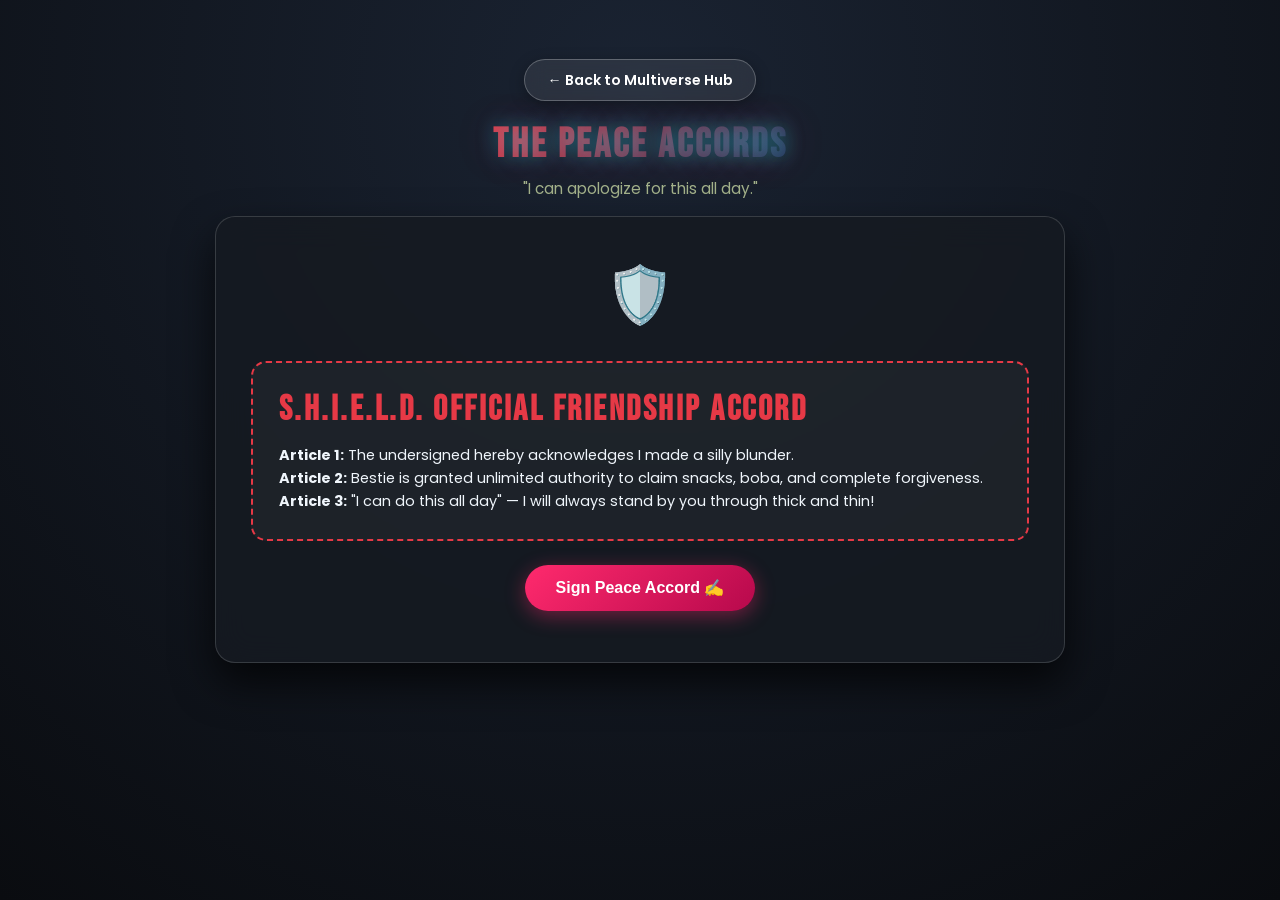
==== commit 0b6cd91f: "Update site styling and content" ====
--- a/captainamerica.html
+++ b/captainamerica.html
@@ -12,7 +12,7 @@
 
   <header>
     <a href="hub.html" class="back-btn">← Back to Multiverse Hub</a>
-    <h1 class="title-glow" style="background: linear-gradient(135deg, #e63946, #1d3557); -webkit-background-clip: text;">THE PEACE ACCORDS</h1>
+    <h1 class="title-glow" style="background: linear-gradient(135deg, #e63946, #1d3557); -webkit-background-clip: text; -webkit-text-fill-color: transparent;">THE PEACE ACCORDS</h1>
     <p class="subtitle">"I can apologize for this all day."</p>
   </header>
 
@@ -35,6 +35,10 @@
 
   <script src="js/main.js"></script>
   <script>
+    window.addEventListener('DOMContentLoaded', () => {
+      globalAudio.restoreSessionAudio();
+    });
+
     function signAccord() {
       audio.playCap();
       triggerConfetti();
@@ -49,6 +53,5 @@
       sendNotification("🛡️ S.H.I.E.L.D. Alert: Peace Accord Signed!", "Your best friend just officially signed and ratified Cap's Peace Accord on the website!");
     }
   </script>
-<script>initHeroTheme('music/i-can-do-this-all-day-captain-america.mp3', () => audio.playCap());</script>  
 </body>
 </html>
--- a/css/style.css
+++ b/css/style.css
@@ -1,14 +1,7 @@
 /* ==========================================
    🦸 SUPERHERO FONTS & VARIABLES
    ========================================== */
-@import url('https://fonts.googleapis.com/css2?family=Bangers&family=Bebas+Neue&family=Cinzel+Decorative:wght@700;900&family=Cinzel:wght@600;800;900&family=Orbitron:wght@600;800;900&family=Poppins:wght@400;600;800&display=swap');
-
-@font-face {
-  font-family: 'Avengeance';
-  src: url('../fonts/Avengeance.ttf') format('truetype');
-  font-weight: normal;
-  font-style: normal;
-}
+@import url('https://fonts.googleapis.com/css2?family=Bangers&family=Bebas+Neue&family=Cinzel+Decorative:wght@700;900&family=Cinzel:wght@600;800;900&family=Orbitron:wght@600;800;900&family=Poppins:wght@400;500;600;700;800;900&display=swap');
 
 :root {
   --bg-dark: #0a0c10;
@@ -29,12 +22,20 @@
   --font-family: 'Poppins', -apple-system, BlinkMacSystemFont, sans-serif;
 }
 
-/* 🅰️ AVENGERS INTRO FONT */
-.threat-text, 
-.get-help-btn, 
+/* 🅰️ AVENGERS INTRO & HEADER FONTS */
+.threat-text {
+  font-family: 'Bebas Neue', 'Orbitron', sans-serif !important;
+  letter-spacing: 4px;
+}
+
 .title-glow {
-  font-family: 'Avengeance', 'Cinzel Decorative', 'Bebas Neue', serif !important;
+  font-family: 'Bebas Neue', 'Cinzel Decorative', sans-serif !important;
   letter-spacing: 3px;
+}
+
+.get-help-btn {
+  font-family: 'Orbitron', sans-serif !important;
+  letter-spacing: 2px;
 }
 
 /* 🦾 IRON MAN FONT */
@@ -96,7 +97,7 @@
 header { text-align: center; padding: 2.5rem 1rem 1rem 1rem; max-width: 800px; }
 
 .title-glow {
-  font-size: 2.4rem;
+  font-size: 2.5rem;
   font-weight: 800;
   background: linear-gradient(135deg, #00f3ff, #ff2a6d, #ffc107);
   -webkit-background-clip: text;
@@ -154,6 +155,7 @@
   align-items: center;
   position: relative;
   overflow: hidden;
+  cursor: pointer;
 }
 
 .portal-card:hover { transform: translateY(-10px) scale(1.02); }
@@ -269,7 +271,7 @@
   transform: translate(-50%, -50%) scale(1) rotate(-15deg);
 }
 
-/* Spider-Man 3D Photo Flip Cards & Photo Fitting */
+/* Spider-Man 3D Photo Flip Cards */
 .spidey-photo-grid {
   display: grid;
   grid-template-columns: repeat(auto-fit, minmax(230px, 1fr));
@@ -528,21 +530,24 @@
 }
 
 .threat-text {
-  font-size: clamp(1.8rem, 4vw, 3.2rem);
+  font-size: clamp(2rem, 5.5vw, 3.8rem);
   font-weight: 900;
-  letter-spacing: 3px;
+  letter-spacing: 4px;
+  text-transform: uppercase;
   background: linear-gradient(135deg, #ff2a6d, #ffd700, #00f3ff);
   -webkit-background-clip: text;
   -webkit-text-fill-color: transparent;
-  text-shadow: 0 0 30px rgba(255, 42, 109, 0.5);
+  text-shadow: 0 0 35px rgba(255, 42, 109, 0.6), 0 0 70px rgba(0, 243, 255, 0.4);
   margin-bottom: 1.5rem;
+  line-height: 1.2;
 }
 
 .message-text {
-  font-size: clamp(1.1rem, 2.2vw, 1.6rem);
+  font-size: clamp(1.1rem, 2.2vw, 1.55rem);
   color: #e0e6ed;
+  font-family: 'Poppins', sans-serif;
   font-weight: 500;
-  line-height: 1.6;
+  line-height: 1.7;
   text-shadow: 0 0 15px rgba(255, 255, 255, 0.3);
   margin-bottom: 2.5rem;
 }
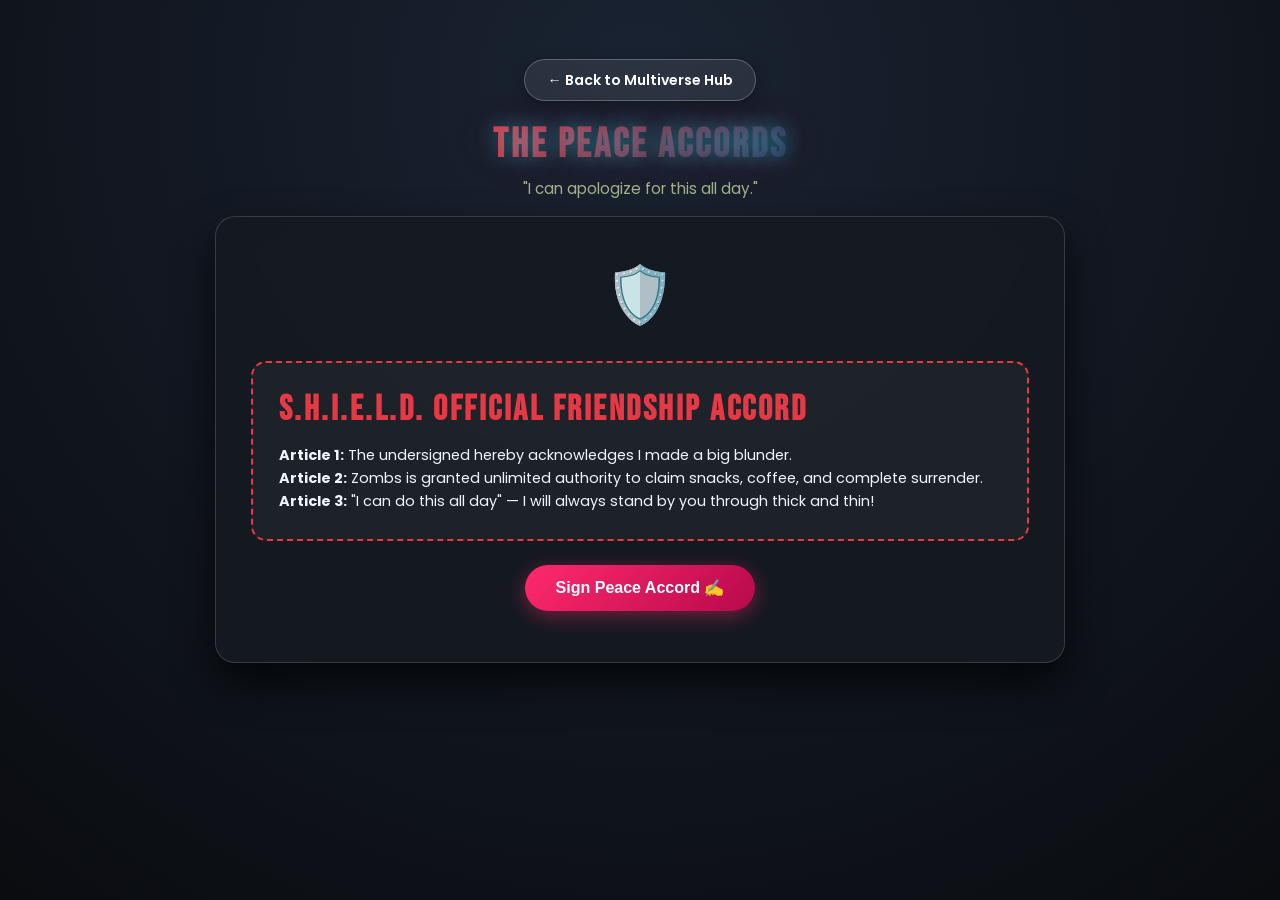
==== commit 0bd0f104: "Update multiple hero pages and main index" ====
--- a/captainamerica.html
+++ b/captainamerica.html
@@ -23,8 +23,8 @@
       <div class="shield-stamp" id="shieldStamp">RATIFIED</div>
       <h3 style="color: var(--cap-red); margin-bottom: 0.8rem;">S.H.I.E.L.D. Official Friendship Accord</h3>
       <p style="font-size: 0.9rem; line-height: 1.6;">
-        <strong>Article 1:</strong> The undersigned hereby acknowledges I made a silly blunder.<br>
-        <strong>Article 2:</strong> Bestie is granted unlimited authority to claim snacks, boba, and complete forgiveness.<br>
+        <strong>Article 1:</strong> The undersigned hereby acknowledges I made a big blunder.<br>
+        <strong>Article 2:</strong> Zombs is granted unlimited authority to claim snacks, coffee, and complete surrender.<br>
         <strong>Article 3:</strong> "I can do this all day" — I will always stand by you through thick and thin!
       </p>
     </div>
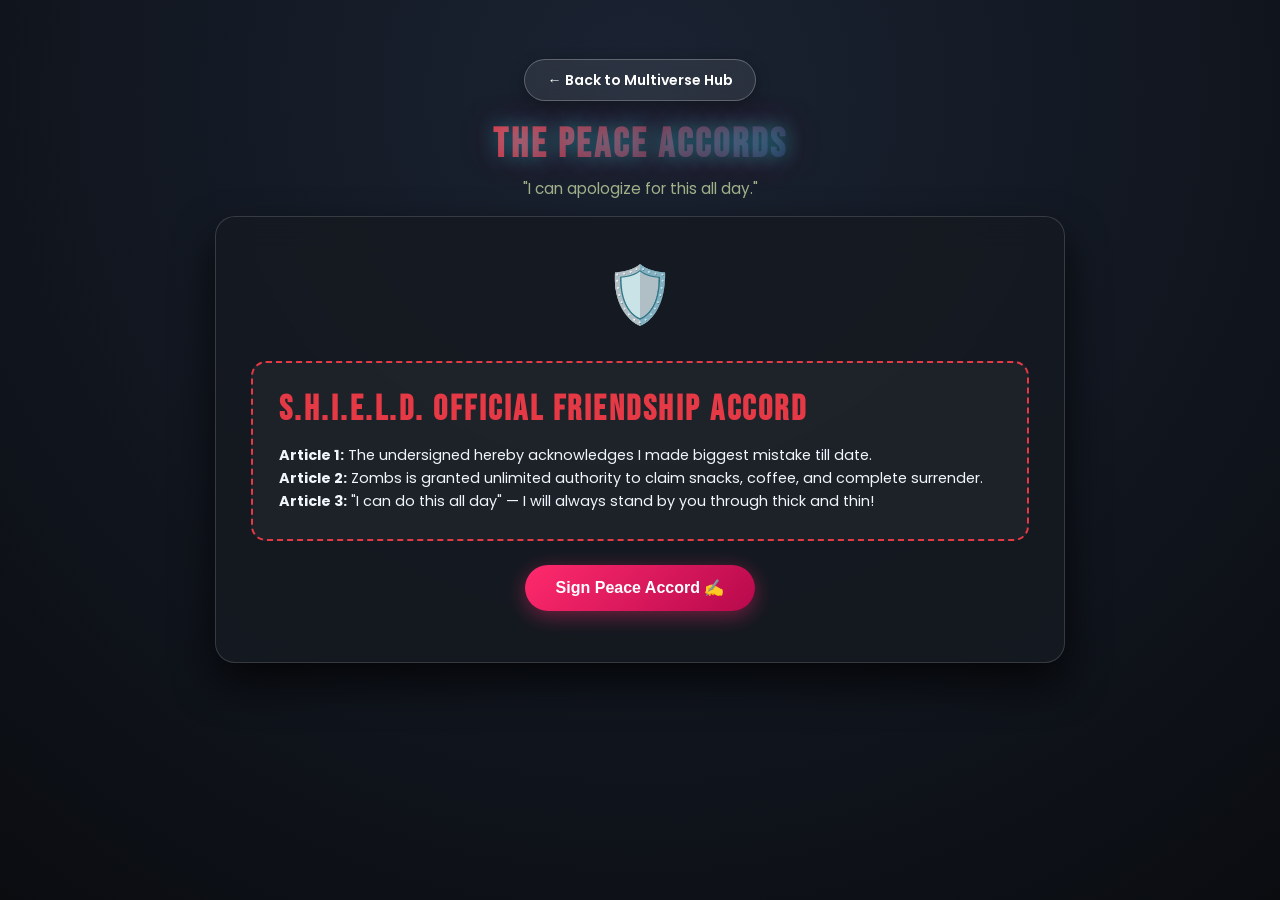
==== commit f8dc8edc: "Update Captain America and Spider-Man pages" ====
--- a/captainamerica.html
+++ b/captainamerica.html
@@ -23,7 +23,7 @@
       <div class="shield-stamp" id="shieldStamp">RATIFIED</div>
       <h3 style="color: var(--cap-red); margin-bottom: 0.8rem;">S.H.I.E.L.D. Official Friendship Accord</h3>
       <p style="font-size: 0.9rem; line-height: 1.6;">
-        <strong>Article 1:</strong> The undersigned hereby acknowledges I made a big blunder.<br>
+        <strong>Article 1:</strong> The undersigned hereby acknowledges I made biggest mistake till date.<br>
         <strong>Article 2:</strong> Zombs is granted unlimited authority to claim snacks, coffee, and complete surrender.<br>
         <strong>Article 3:</strong> "I can do this all day" — I will always stand by you through thick and thin!
       </p>
